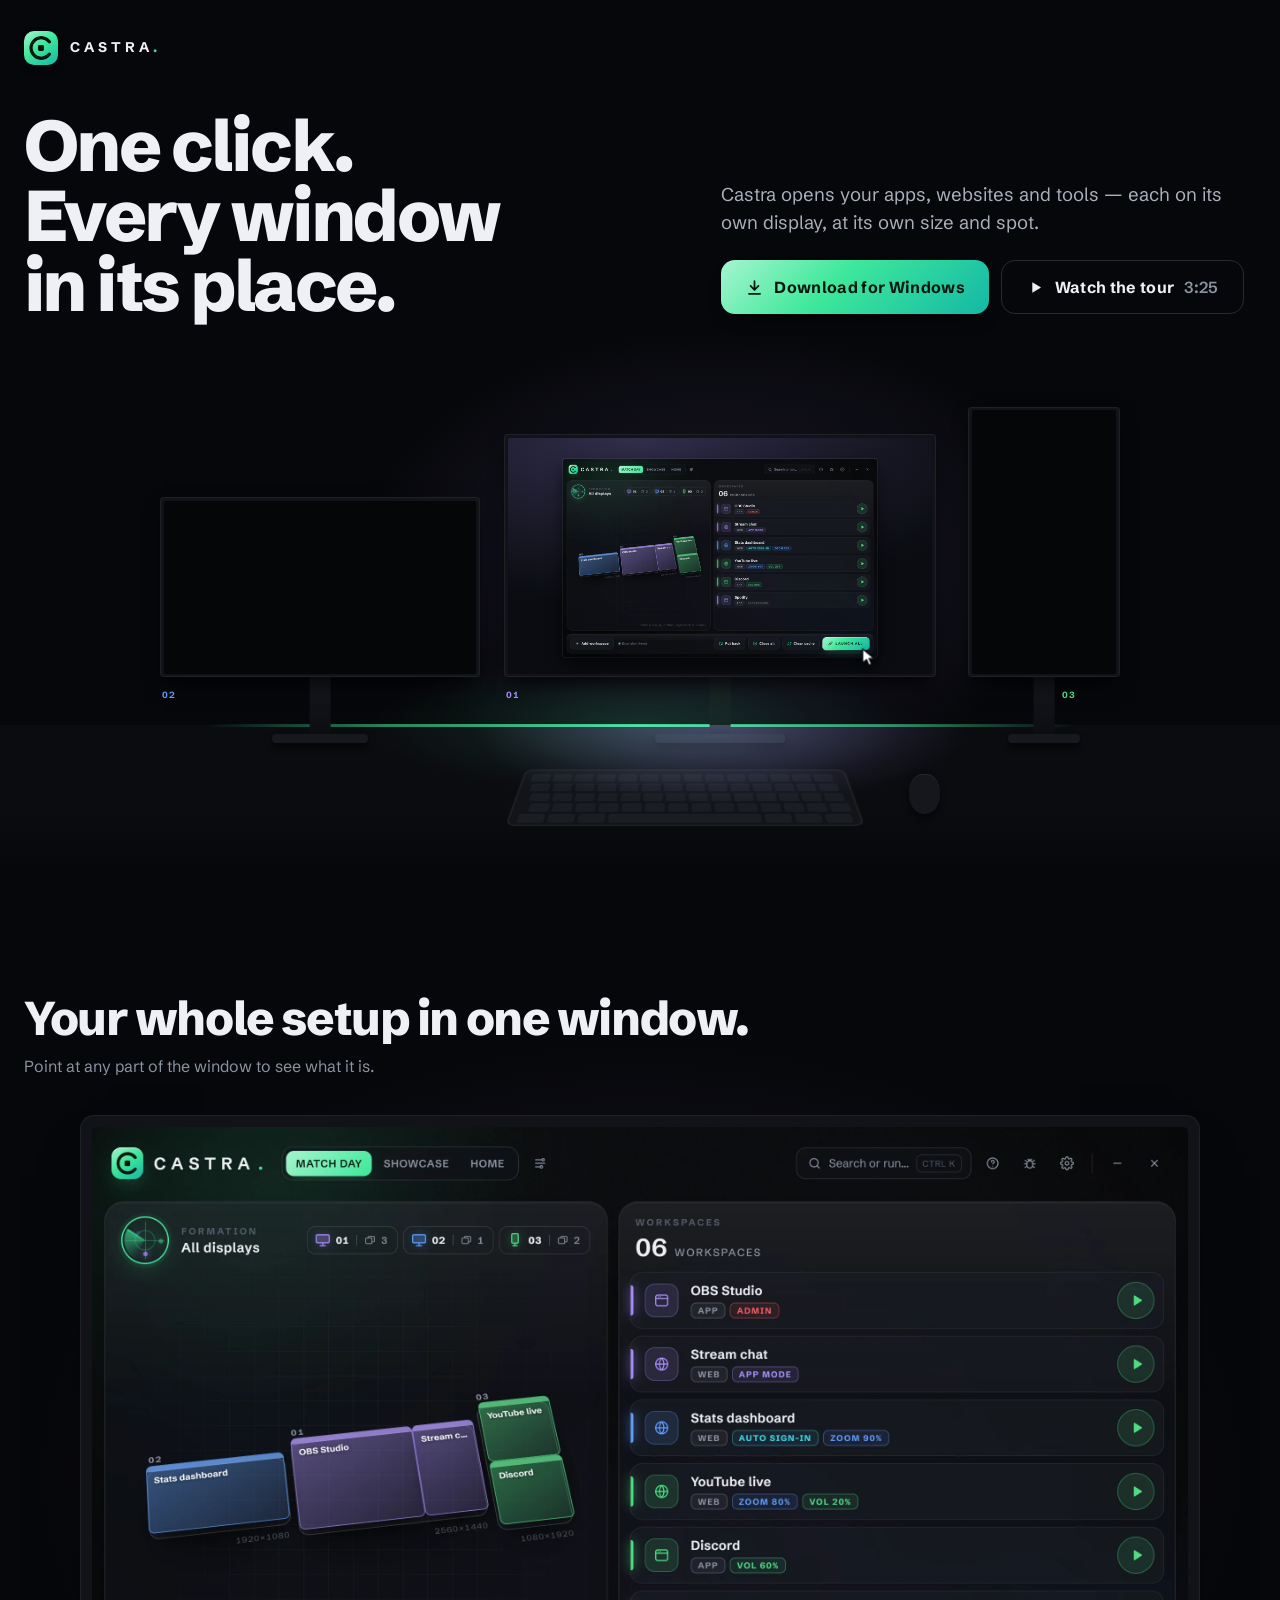
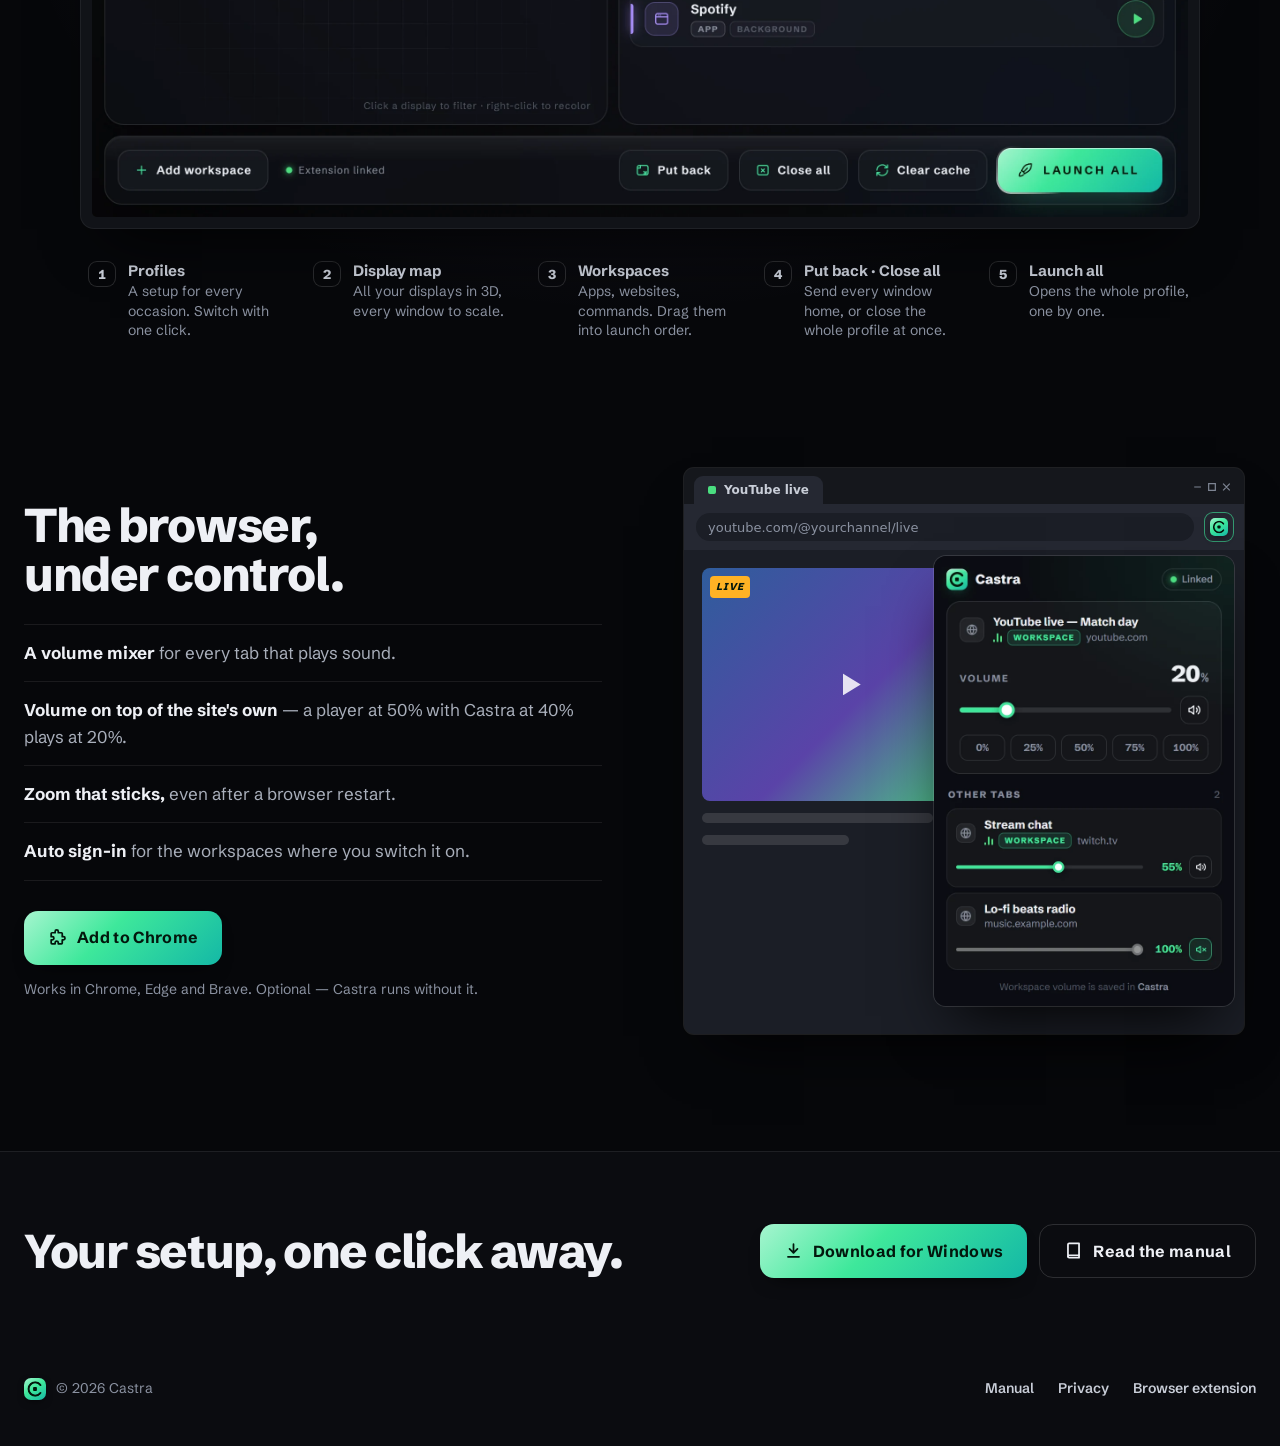
==== index.html @ 427c0aee "Castra website The landing page, manual, privacy and download pages for manualcockpitkiller.com.  Co" ====
<!doctype html>
<html lang="en">
<head>
<meta charset="utf-8">
<meta name="viewport" content="width=device-width,initial-scale=1,viewport-fit=cover">
<title>Castra — workspace launcher for Windows</title>
<meta name="description" content="Castra opens your apps, websites and tools — each on its own display, at its own size and spot. One click. Free for Windows 10 and 11.">
<meta name="theme-color" content="#06070a">
<meta property="og:type" content="website">
<meta property="og:title" content="Castra — one click, every window in its place">
<meta property="og:description" content="A workspace launcher for Windows: your apps and websites open on the right display, in the right spot. Free.">
<meta property="og:image" content="https://manualcockpitkiller.com/assets/og.png">
<meta name="twitter:card" content="summary_large_image">
<link rel="icon" href="assets/logo.svg" type="image/svg+xml">
<link rel="icon" href="assets/favicon.ico" sizes="any">
<link rel="preload" href="assets/SchibstedGrotesk.ttf" as="font" type="font/ttf" crossorigin>
<link rel="stylesheet" href="assets/site.css?v=11">
<script>document.documentElement.classList.add("js")</script>
</head>
<body>
<svg width="0" height="0" style="position:absolute" aria-hidden="true">
  <defs>
    <mask id="cMask" maskUnits="userSpaceOnUse" x="0" y="0" width="40" height="40">
      <path d="M29.9 12.5A12 12 0 1 0 29.9 27.5" fill="none" stroke="#fff" stroke-width="4.2" stroke-linecap="round"/>
    </mask>
    <symbol id="logo" viewBox="0 0 40 40">
      <path class="lg-t" d="M29.9 12.5A12 12 0 1 0 29.9 27.5"/>
      <path class="lg-r" mask="url(#cMask)" pathLength="100" d="M32 20A12 12 0 1 1 8 20A12 12 0 1 1 32 20"/>
      <rect class="lg-c" x="16.5" y="16.5" width="7" height="7" rx="1.6"/>
    </symbol>
    <symbol id="i-dl" viewBox="0 0 24 24"><path d="M12 4v11M7 10l5 5 5-5M5 20h14"/></symbol>
    <symbol id="i-play" viewBox="0 0 24 24"><path d="M8 5.5v13l11-6.5z" fill="currentColor" stroke="none"/></symbol>
    <symbol id="i-x" viewBox="0 0 24 24"><path d="M6 6l12 12M18 6 6 18"/></symbol>
    <symbol id="i-web" viewBox="0 0 24 24"><circle cx="12" cy="12" r="9"/><path d="M3 12h18M12 3a14 14 0 0 1 0 18M12 3a14 14 0 0 0 0 18"/></symbol>
    <symbol id="i-puzzle" viewBox="0 0 24 24"><path d="M9 4.5a2 2 0 0 1 4 0V6h4a1 1 0 0 1 1 1v4h1.5a2 2 0 0 1 0 4H18v4a1 1 0 0 1-1 1h-4v-1.5a2 2 0 0 0-4 0V20H5a1 1 0 0 1-1-1v-4h1.5a2 2 0 0 0 0-4H4V7a1 1 0 0 1 1-1h4z"/></symbol>
    <symbol id="i-book" viewBox="0 0 24 24"><path d="M5 4.5A1.5 1.5 0 0 1 6.5 3H19v15H6.5A1.5 1.5 0 0 0 5 19.5z"/><path d="M5 19.5A1.5 1.5 0 0 0 6.5 21H19v-3"/></symbol>
  </defs>
</svg>

<!-- the title, written on the wall above the desk -->
<header class="title wrap">
  <div class="brand"><span class="logo"><svg><use href="#logo"/></svg></span><span class="word">CASTRA<i>.</i></span></div>
  <h1>One click.<br>Every window<br>in its place.</h1>
  <div class="offer">
    <p class="lead">Castra opens your apps, websites and tools — each on its own display, at its own size and spot.</p>
    <div class="actions">
      <a class="btn primary dl" href="download/"><svg><use href="#i-dl"/></svg>Download for Windows</a>
      <a class="btn quiet watch" href="assets/tour.mp4"><svg><use href="#i-play"/></svg>Watch the tour <span class="len">3:25</span></a>
    </div>
  </div>
</header>

<!-- the desk: Castra on 01 presses LAUNCH ALL, the windows land one by one -->
<figure class="room" aria-labelledby="room-cap">
  <figcaption id="room-cap" class="vh">Example: three displays on a desk. Castra on display 01 presses Launch all and five windows open one by one: OBS Studio and Stream chat on 01, Stats dashboard on 02, YouTube live and Discord on 03. The example repeats every few seconds.</figcaption>
  <div class="rig" id="rig">
    <svg class="kbd" viewBox="0 0 400 120" aria-hidden="true"><rect class="kb" x="2" y="2" width="396" height="116" rx="10"/><g class="keys"></g></svg>
    <span class="mouse" aria-hidden="true"></span>
    <svg class="cur" id="cur" viewBox="0 0 26 26" aria-hidden="true"><path d="M3 2 L3 21 L8.2 16.4 L11.6 24 L15 22.5 L11.7 15.1 L18.5 15.1 Z" fill="#fff" stroke="#0b0d12" stroke-width="1.6" stroke-linejoin="round"/></svg>
  </div>
</figure>

<main>
<!-- the app itself: display 01 up close; point at a part and it is lit and named, as in the manual -->
<section class="app-close wrap" aria-labelledby="app-h">
  <h2 id="app-h">Your whole setup in one window.</h2>
  <p class="hint">Point at any part of the window to see what it is.</p>
  <div class="tour-app">
    <figure class="screen wide" style="--c:var(--violet)">
      <div class="glass" id="appShot">
        <img src="assets/castra-app.webp" width="2480" height="1560" loading="lazy" decoding="async"
          alt="The Castra app: profile tabs at the top, a 3D map of the displays on the left, the workspaces on the right, and Put back, Close all and Launch all at the bottom">
        <div class="focus" id="appFocus"></div>
        <div class="ftag" id="appTag" aria-hidden="true"><b></b><span></span></div>
      </div>
    </figure>
    <ol class="legend" id="appLegend">
      <li><button type="button" data-spot="profiles"><span class="num">1</span><span><b>Profiles</b><small>A setup for every occasion. Switch with one click.</small></span></button></li>
      <li><button type="button" data-spot="map"><span class="num">2</span><span><b>Display map</b><small>All your displays in 3D, every window to scale.</small></span></button></li>
      <li><button type="button" data-spot="list"><span class="num">3</span><span><b>Workspaces</b><small>Apps, websites, commands. Drag them into launch order.</small></span></button></li>
      <li><button type="button" data-spot="back"><span class="num">4</span><span><b>Put back · Close all</b><small>Send every window home, or close the whole profile at once.</small></span></button></li>
      <li><button type="button" data-spot="launch-all"><span class="num">5</span><span><b>Launch all</b><small>Opens the whole profile, one by one.</small></span></button></li>
    </ol>
  </div>
</section>
<!-- the browser extension: the browser up close, its mixer open (the same picture as in the manual) -->
<section class="ext wrap" aria-labelledby="ext-h">
  <div class="ext-copy">
    <h2 id="ext-h">The browser, under control.</h2>
    <ul class="ext-list">
      <li><b>A volume mixer</b> for every tab that plays sound.</li>
      <li><b>Volume on top of the site's own</b> — a player at 50% with Castra at 40% plays at 20%.</li>
      <li><b>Zoom that sticks,</b> even after a browser restart.</li>
      <li><b>Auto sign-in</b> for the workspaces where you switch it on.</li>
    </ul>
    <div class="actions">
      <a class="btn primary" href="https://chromewebstore.google.com/detail/bgficbafjifdhlidbehldcppljnfdbnh" target="_blank" rel="noopener"><svg><use href="#i-puzzle"/></svg>Add to Chrome</a>
    </div>
    <p class="note">Works in Chrome, Edge and Brave. Optional — Castra runs without it.</p>
  </div>
  <figure class="xb">
    <div class="xb-win" aria-hidden="true">
      <div class="xb-tabs"><span class="t"><i></i>YouTube live</span><svg viewBox="0 0 36 9"><path d="M2 4.5h6M15 1.5h6v6h-6zM28 1.5l6 6M34 1.5l-6 6"/></svg></div>
      <div class="xb-tool"><span class="url">youtube.com/@yourchannel/live</span><span class="ext-icon"><span class="logo"><svg><use href="#logo"/></svg></span></span></div>
      <div class="xb-page"><i class="video"></i><i class="ln"></i><i class="ln s"></i></div>
    </div>
    <img class="xb-popup" src="assets/popup.webp" width="680" height="1020" loading="lazy" decoding="async"
      alt="The Castra mixer in the browser toolbar: YouTube live — Match day at 20% volume, with Stream chat and a radio tab below">
  </figure>
</section>

<!-- the close, on the desk -->
<section class="close" aria-labelledby="close-h">
  <div class="wrap">
    <h2 id="close-h">Your setup, one click away.</h2>
    <div class="actions">
      <a class="btn primary dl" href="download/"><svg><use href="#i-dl"/></svg>Download for Windows</a>
      <a class="btn quiet" href="manual/"><svg><use href="#i-book"/></svg>Read the manual</a>
    </div>
  </div>
</section>
</main>

<footer>
  <div class="brand small"><span class="logo"><svg><use href="#logo"/></svg></span><span>© <span class="year">2026</span> Castra</span></div>
  <nav aria-label="More"><a href="manual/">Manual</a><a href="privacy/">Privacy</a><a href="https://chromewebstore.google.com/detail/bgficbafjifdhlidbehldcppljnfdbnh" target="_blank" rel="noopener">Browser extension</a></nav>
</footer>

<!-- the tour, opened by "Watch the tour" -->
<dialog class="tour" id="tour" aria-label="The Castra tour, 3 minutes 25 seconds">
  <button class="x" type="button" aria-label="Close the video"><svg><use href="#i-x"/></svg></button>
  <video controls preload="none" poster="assets/tour-poster.jpg" playsinline>
    <source src="assets/tour.mp4" type="video/mp4">
    <track kind="captions" src="assets/tour.vtt" srclang="en" label="English" default>
  </video>
</dialog>

<script src="assets/site.js?v=11"></script>
</body>
</html>
---- assets/site.css ----
/* Castra website — the landing page and the privacy page.
   The world: a battlestation at night. Matte black wall and desk, the displays are the only light,
   one mint LED line on the desk edge. Same tokens as the app, the extension and the manual. */
@font-face{font-family:"Schibsted Grotesk";src:url("SchibstedGrotesk.ttf") format("truetype");font-weight:400 900;font-display:swap}
:root{
  --bg:#06070a; --desk:#0b0c10; --bezel:#111318;
  --line:rgba(255,255,255,.08); --line-2:rgba(255,255,255,.14);
  --text:#eef0f5; --soft:#c9ced8; --muted:#8b92a1; --dim:#737a8a;
  --accent:#3ee89b; --mint:#a6f5cf; --teal:#14b8a6; --ink:#03170d;
  --blue:#5b9dff; --violet:#a78bfa; --green:#4ade80;
  --out:cubic-bezier(.16,1,.3,1);                         /* exponential ease-out */
  --max:1240px; --title-h:300px;
  color-scheme:dark;
}
*{box-sizing:border-box;margin:0;padding:0}
html{-webkit-text-size-adjust:100%;scrollbar-color:#262a33 var(--bg)}
html:has(dialog[open]){overflow:hidden}
body{background:var(--bg);color:var(--text);font:17px/1.55 "Schibsted Grotesk","Segoe UI",system-ui,sans-serif;
  -webkit-font-smoothing:antialiased;overflow-x:hidden;caret-color:var(--accent)}
img,video,svg{display:block;max-width:100%}
a{color:inherit;text-decoration:none}
button{font:inherit;color:inherit;background:none;border:0;cursor:pointer}
::selection{background:var(--accent);color:var(--ink)}
:focus-visible{outline:2px solid var(--accent);outline-offset:3px;border-radius:6px}
::-webkit-scrollbar{width:12px;height:12px}
::-webkit-scrollbar-track{background:var(--bg)}
::-webkit-scrollbar-thumb{background:#22252d;border:3px solid var(--bg);border-radius:8px}
::-webkit-scrollbar-thumb:hover{background:#2e323c}
.vh{position:absolute;width:1px;height:1px;overflow:hidden;clip-path:inset(50%);white-space:nowrap}

/* ── type ─────────────────────────────────────────────────── */
.wrap{width:min(var(--max),calc(100% - 48px));margin:0 auto}
h1{font-size:clamp(42px,5.6vw,84px);line-height:.98;letter-spacing:-.035em;font-weight:800;text-wrap:balance}
h2{font-size:clamp(32px,3.7vw,54px);line-height:1.02;letter-spacing:-.03em;font-weight:800;text-wrap:balance}
p{text-wrap:pretty}
br.sm{display:none}
.lead{color:#a9afbb;font-size:clamp(17px,1.45vw,20px);line-height:1.5}

/* ── logo: the app's "C"; a line runs round through the gate ── */
.logo{display:inline-block;flex:none;border-radius:28%;background:linear-gradient(145deg,var(--mint),var(--accent) 45%,var(--teal));
  box-shadow:0 3px 8px -3px rgba(0,0,0,.7)}
.logo svg{width:100%;height:100%;overflow:visible}
.lg-t{fill:none;stroke:#03170d;stroke-width:4.2;stroke-linecap:round;opacity:.16}
.lg-r{fill:none;stroke:#03170d;stroke-width:4.2;stroke-linecap:round;stroke-dasharray:100 100;animation:cRun 13s linear infinite}
.lg-c{fill:#03170d}
@keyframes cRun{0%{stroke-dashoffset:100}23.08%,76.92%{stroke-dashoffset:0}100%{stroke-dashoffset:-100}}
.brand{display:inline-flex;align-items:center;gap:12px}
.brand .logo{width:34px;height:34px;border-radius:10px}
.word{font-size:14px;font-weight:700;letter-spacing:.28em;white-space:nowrap}
.word i{font-style:normal;color:var(--accent);letter-spacing:0}

/* ── buttons ──────────────────────────────────────────────── */
.btn{display:inline-flex;align-items:center;justify-content:center;gap:10px;height:54px;padding:0 24px;border-radius:14px;
  font-size:16px;font-weight:700;letter-spacing:.02em;white-space:nowrap;transition:transform .5s var(--out),box-shadow .5s var(--out),border-color .3s,background-color .3s}
.btn svg{width:19px;height:19px;fill:none;stroke:currentColor;stroke-width:2.2;stroke-linecap:round;stroke-linejoin:round;flex:none}
.btn.primary{color:var(--ink);background:linear-gradient(135deg,var(--mint),var(--accent) 42%,var(--teal));
  box-shadow:0 10px 20px -12px rgba(0,0,0,.9)}
.btn.primary:hover{transform:translateY(-2px);box-shadow:0 16px 28px -14px rgba(0,0,0,.95)}
.btn.primary:active{transform:translateY(0);transition-duration:.1s}
.btn.quiet{border:1px solid var(--line-2);color:var(--text)}
.btn.quiet:hover{border-color:rgba(255,255,255,.3);background-color:rgba(255,255,255,.03)}
.btn .len{color:var(--muted);font-weight:600}

/* ── title: on the wall above the desk ────────────────────── */
.title{display:grid;grid-template-columns:minmax(0,1.2fr) minmax(0,1fr);column-gap:56px;align-items:end;
  padding:clamp(22px,3.4vh,40px) 0 clamp(20px,3.2vh,36px)}
.title .brand{grid-column:1/-1;margin-bottom:clamp(26px,5vh,58px)}
.title .offer{max-width:560px;justify-self:end;padding-bottom:6px}
.actions{display:flex;flex-wrap:wrap;gap:12px;margin-top:24px}

/* ── the room: wall, desk, one mint LED line where they meet ─ */
.room{--desk-y:71.2%;position:relative;overflow-x:clip;overflow-y:visible;     /* the light may reach the wall above */
  height:min(calc((100vw - var(--sbw,0px)) / 2.4242),max(320px,calc(100svh - var(--title-h))));
  background:linear-gradient(var(--bg) var(--desk-y),var(--desk) var(--desk-y),var(--desk) calc(100% - 72px),var(--bg))}   /* the desk's front falls into the dark */
.room::before{content:"";position:absolute;left:0;right:0;top:var(--desk-y);height:3px;margin-top:-1.5px;z-index:1;filter:blur(.6px);   /* the LED strip, */
  background:linear-gradient(90deg,transparent 16%,rgba(62,232,155,.55) 30%,rgba(62,232,155,.9) 50%,rgba(62,232,155,.55) 70%,transparent 84%)}
.room::after{content:"";position:absolute;left:0;right:0;top:var(--desk-y);height:160px;margin-top:-100px;z-index:2;pointer-events:none;mix-blend-mode:screen;
  background:radial-gradient(ellipse 30% 62.5% at 50% 62.5%,rgba(62,232,155,.16),rgba(62,232,155,.05) 45%,transparent 70%)}   /* its light: up the wall, a little onto the desk */
.rig{position:relative;height:100%;aspect-ratio:160/66;max-width:100%;margin:0 auto;--u:9px;user-select:none}
.rig > *{position:absolute}

/* displays: off until a window lands; then each lights its patch of desk and wall */
.wash,.pool{pointer-events:none;opacity:0;transition:opacity 1.4s var(--out)}
.wash{background:radial-gradient(closest-side,color-mix(in srgb,var(--c) 15%,transparent),transparent)}
.pool{background:radial-gradient(ellipse 50% 100% at 50% 0,color-mix(in srgb,var(--c) 30%,transparent),transparent 72%);z-index:4;
  mix-blend-mode:screen}                                    /* the light falls on the stands, the keyboard and the mouse too */
.lit .wash,.lit .pool,.wash.lit,.pool.lit{opacity:1}
.mon{border-radius:calc(var(--u)*.5);background:var(--bezel);z-index:3;
  box-shadow:inset 0 0 0 1px rgba(255,255,255,.06),0 calc(var(--u)*1.2) calc(var(--u)*2.4) calc(var(--u)*-.6) rgba(0,0,0,.8)}
.mon .scr{position:absolute;inset:calc(var(--u)*.45);border-radius:calc(var(--u)*.2);overflow:hidden;background:#050608;transition:background-color .3s}
.mon .scr::before{content:"";position:absolute;inset:0;opacity:0;transition:opacity .35s steps(2,end);
  background:radial-gradient(130% 100% at 30% 0,color-mix(in srgb,var(--c) 22%,#10131a),#0a0c11 70%)}
.mon.on .scr::before{opacity:1}
.neck{width:calc(var(--u)*2.6);background:linear-gradient(#16181e,#0c0d11);z-index:2;transform:translateX(-50%)}
.base{height:calc(var(--u)*1.1);border-radius:calc(var(--u)*.5);background:#16181e;z-index:2;transform:translateX(-50%);
  box-shadow:0 calc(var(--u)*.5) calc(var(--u)*.9) rgba(0,0,0,.7)}
.chip{display:flex;gap:calc(var(--u)*.7);align-items:center;font-size:max(9px,calc(var(--u)*1.05));font-weight:700;letter-spacing:.12em;
  color:var(--dim);white-space:nowrap;font-variant-numeric:tabular-nums;z-index:3}
.chip b{color:var(--c)}

/* Castra itself, on 01 — the real app; the pointer presses its LAUNCH ALL */
.app{position:absolute;left:13%;top:9%;width:74%;z-index:1;border-radius:calc(var(--u)*.35);overflow:hidden;
  box-shadow:0 calc(var(--u)*.8) calc(var(--u)*2) rgba(0,0,0,.6),0 0 0 1px rgba(255,255,255,.08)}
.app img{width:100%;height:auto}
.hit{position:absolute;left:82.6%;top:89.6%;width:15.1%;height:6.9%;border-radius:calc(var(--u)*.3)}
.hit::after{content:"";position:absolute;inset:-3px;border-radius:inherit;border:2px solid var(--mint);opacity:0}
.hit.pressed::after{animation:press .6s var(--out)}
@keyframes press{from{opacity:1;transform:scale(1)}to{opacity:0;transform:scale(1.35)}}

/* the windows: fixed slots on their displays */
.win{position:absolute;border-radius:calc(var(--u)*.3);overflow:hidden;background:#1b1e26;opacity:0;z-index:2;
  box-shadow:0 0 0 1px rgba(255,255,255,.1),0 calc(var(--u)*.9) calc(var(--u)*1.8) calc(var(--u)*-.5) rgba(0,0,0,.85);transition:filter 1.4s var(--out)}
.win.on{opacity:1}
.win.fresh{filter:brightness(1.22) saturate(1.12);transition-duration:.15s}
.win .tb{height:calc(var(--u)*1.5);display:flex;align-items:center;gap:calc(var(--u)*.5);padding:0 calc(var(--u)*.6);background:#252832;
  font:600 calc(var(--u)*.8)/1 "Segoe UI",system-ui,sans-serif;color:#c9ced8;white-space:nowrap;overflow:hidden}
.win .tb i{width:calc(var(--u)*.7);height:calc(var(--u)*.7);border-radius:2px;background:var(--c);flex:none}
.win .tb span{flex:1;overflow:hidden;text-overflow:ellipsis}
.win .tb svg{width:calc(var(--u)*3.4);height:calc(var(--u)*.9);flex:none;fill:none;stroke:#7d8492;stroke-width:1.1}
.win .bd{position:absolute;left:0;right:0;top:calc(var(--u)*1.5);bottom:0;overflow:hidden}
.win .bk{position:absolute;border-radius:calc(var(--u)*.3)}
.win .ln{position:absolute;height:calc(var(--u)*.42);border-radius:9px;background:rgba(255,255,255,.2)}

/* the parts list, written on the wall: numbered tags with hairline leaders */
.tag{display:flex;align-items:center;gap:calc(var(--u)*.6);padding:calc(var(--u)*.35) calc(var(--u)*.8) calc(var(--u)*.35) calc(var(--u)*.4);
  border-radius:calc(var(--u)*.5);background:#0d0f14;box-shadow:inset 0 0 0 1px var(--line-2);z-index:5;
  font-size:max(10px,calc(var(--u)*1.1));font-weight:700;letter-spacing:.06em;color:var(--soft);white-space:nowrap;
  opacity:0;translate:0 4px;transition:opacity .5s var(--out),translate .7s var(--out)}
.tag b{min-width:1.6em;height:1.6em;border-radius:.4em;display:grid;place-items:center;background:var(--c);color:var(--ink);font-variant-numeric:tabular-nums}
.lead-line{background:rgba(238,240,245,.35);z-index:4;opacity:0;transition:opacity .5s var(--out)}
.tag.show,.lead-line.show{opacity:1;translate:0 0}

/* on the desk */
.kbd{left:41%;top:79.5%;width:25%;transform:perspective(700px) rotateX(58deg);transform-origin:50% 0;z-index:2}
.kbd .kb{fill:#121419;stroke:rgba(255,255,255,.07);stroke-width:2}
.kbd .keys rect{fill:#1a1d23}
.mouse{left:71%;top:80.5%;width:2.4%;height:7.5%;border-radius:45% 45% 48% 48%;background:#15171c;z-index:2;
  box-shadow:inset 0 1px 0 rgba(255,255,255,.07),0 calc(var(--u)*.4) calc(var(--u)*.8) rgba(0,0,0,.6)}
.cur{left:0;top:0;width:max(16px,calc(var(--u)*2.4));height:auto;aspect-ratio:1;z-index:8;pointer-events:none;opacity:0;
  filter:drop-shadow(0 2px 3px rgba(0,0,0,.6))}
.rip{position:absolute;z-index:7;width:calc(var(--u)*5);height:calc(var(--u)*5);margin:calc(var(--u)*-2.5) 0 0 calc(var(--u)*-2.5);border-radius:50%;
  border:2px solid var(--mint);pointer-events:none;animation:rip .7s var(--out) forwards}
@keyframes rip{from{transform:scale(.3);opacity:1}to{transform:scale(1.4);opacity:0}}

/* ── the app up close: display 01; point at a part and it is lit and named (as in the manual) ── */
.app-close{padding-top:clamp(96px,13vh,150px)}
.app-close h2{margin-bottom:12px}
.app-close .hint{color:var(--muted);font-size:16px;margin-bottom:36px}
.screen.wide{display:block;width:100%;max-width:1120px;aspect-ratio:auto;margin:0 auto;padding:12px}
.screen.wide::before{inset:-12% -6%}
.glass{position:relative;border-radius:5px;overflow:hidden}
.glass img{display:block;width:100%;height:auto}
.focus{position:absolute;border-radius:10px;pointer-events:none;opacity:0;outline:2px solid var(--accent);
  box-shadow:0 0 0 9999px rgba(3,4,6,.6);
  transition:opacity .4s var(--out),left .5s var(--out),top .5s var(--out),width .5s var(--out),height .5s var(--out)}
.focus.on{opacity:1}
.zone{position:absolute;z-index:2;border-radius:10px;cursor:pointer}
.ftag{position:absolute;z-index:4;left:0;top:0;display:flex;align-items:center;gap:8px;padding:5px 12px 5px 5px;border-radius:10px;
  white-space:nowrap;font-size:13px;font-weight:700;letter-spacing:.02em;color:var(--text);pointer-events:none;
  background:#0d0f14;box-shadow:inset 0 0 0 1px var(--line-2),0 12px 24px -10px rgba(0,0,0,.9);
  opacity:0;transition:opacity .3s var(--out),left .5s var(--out),top .5s var(--out)}
.ftag.on{opacity:1}
.ftag b{min-width:22px;height:22px;padding:0 5px;border-radius:6px;display:grid;place-items:center;font-size:12px;font-weight:800;
  color:var(--ink);background:var(--accent);font-variant-numeric:tabular-nums}
.jump{transition:opacity .3s var(--out)!important}
.legend{list-style:none;display:grid;grid-template-columns:repeat(5,minmax(0,1fr));gap:6px;max-width:1120px;margin:22px auto 0}
.legend button{width:100%;height:100%;display:grid;grid-template-columns:28px minmax(0,1fr);column-gap:12px;align-items:start;text-align:left;
  padding:10px 10px 10px 8px;border-radius:10px;transition:background-color .3s}
.legend button:hover,.legend button.on{background-color:rgba(255,255,255,.035)}
.legend b{display:block;font-size:15px;line-height:1.3;color:var(--soft);transition:color .3s}
.legend button.on b{color:var(--text)}
.legend small{display:block;margin-top:2px;font-size:14px;line-height:1.4;color:var(--muted);text-wrap:pretty}
.num{width:28px;height:26px;flex:none;border-radius:9px;display:grid;place-items:center;font-size:13px;font-weight:800;color:var(--soft);
  font-variant-numeric:tabular-nums;box-shadow:inset 0 0 0 1px var(--line-2);transition:background-color .3s,color .3s,box-shadow .3s}
.on > .num{background:var(--accent);color:var(--ink);box-shadow:none}               /* outlined; only what is lit is filled */

/* ── the browser extension: display 03 up close, its mixer open ── */
main{overflow-x:clip}                                   /* the displays' wall light may reach the page edge, never past it */
.ext{display:grid;grid-template-columns:minmax(0,1fr) minmax(0,1fr);gap:64px;align-items:center;padding-top:clamp(96px,13vh,150px)}
.ext-copy h2{margin-bottom:26px}
.ext-list{list-style:none;border-top:1px solid var(--line);margin-bottom:30px;max-width:34em}
.ext-list li{padding:15px 0;border-bottom:1px solid var(--line);color:#a9afbb;font-size:17px;text-wrap:pretty}
.ext-list b{color:var(--text);font-weight:700}
.ext .note{margin-top:14px;font-size:14px;color:var(--muted)}
.screen{position:relative;border-radius:14px;background:var(--bezel);
  box-shadow:inset 0 0 0 1px rgba(255,255,255,.06),0 30px 60px -30px rgba(0,0,0,.95)}           /* a display, seen up close */
.screen::before{content:"";position:absolute;z-index:-1;pointer-events:none;
  background:radial-gradient(closest-side,color-mix(in srgb,var(--c) 13%,transparent),transparent)}   /* its light on the wall */
.xb{position:relative;container-type:inline-size;width:100%;max-width:560px;justify-self:center}
.xb-win{border-radius:10px;overflow:hidden;background:#1b1e26;box-shadow:0 0 0 1px rgba(255,255,255,.1),0 30px 60px -28px rgba(0,0,0,.95)}
.xb-tabs{display:flex;align-items:flex-end;padding:8px 10px 0;background:#15171c}
.xb-tabs .t{display:flex;align-items:center;gap:8px;height:28px;padding:0 14px;border-radius:9px 9px 0 0;background:#252832;
  font:600 12px/1 "Segoe UI",system-ui,sans-serif;color:var(--soft);white-space:nowrap}
.xb-tabs .t i{width:8px;height:8px;border-radius:2px;background:var(--green)}
.xb-tabs svg{width:40px;height:10px;margin:0 2px 12px auto;fill:none;stroke:#7d8492;stroke-width:1.1}
.xb-tool{display:flex;align-items:center;gap:10px;padding:8px 10px 8px 12px;background:#252832}
.xb-tool .url{flex:1;min-width:0;height:28px;display:flex;align-items:center;padding:0 12px;border-radius:14px;background:#1b1e26;
  font:500 13px/1 "Segoe UI",system-ui,sans-serif;color:var(--muted);white-space:nowrap;overflow:hidden;text-overflow:ellipsis}
.ext-icon{width:30px;height:30px;flex:none;border-radius:9px;display:grid;place-items:center;box-shadow:inset 0 0 0 1px rgba(62,232,155,.6)}
.ext-icon .logo{width:18px;height:18px;border-radius:5px}
.xb-page{height:calc(min(300px,58cqw) * 1.5 + 34px);padding:18px;display:flex;flex-direction:column;gap:12px}
.xb-page .video{position:relative;width:56%;height:52%;border-radius:8px;background:linear-gradient(135deg,#2f5d9c,#5a43a8 55%,var(--green))}
.xb-page .video::before{content:"LIVE";position:absolute;left:8px;top:8px;padding:3px 6px;border-radius:4px;background:#ffb224;color:var(--ink);
  font-size:10px;font-weight:800;letter-spacing:.1em}
.xb-page .video::after{content:"";position:absolute;left:50%;top:50%;width:18px;height:22px;margin:-11px 0 0 -6px;
  background:rgba(255,255,255,.85);clip-path:polygon(0 0,100% 50%,0 100%)}          /* the play mark */
.xb-page .ln{height:10px;width:44%;border-radius:5px;background:rgba(255,255,255,.12)}
.xb-page .ln.s{width:28%}
.xb-popup{position:absolute;right:10px;top:88px;width:min(300px,58cqw);height:auto;border-radius:12px;
  box-shadow:0 0 0 1px rgba(255,255,255,.12),0 30px 60px -20px rgba(0,0,0,.95)}       /* the real mixer, hanging from the Castra icon */

/* ── close: on the desk ───────────────────────────────────── */
.close{margin-top:clamp(96px,13vh,150px);padding:72px 24px 64px;position:relative;background:var(--desk);border-top:1px solid var(--line)}
.close .wrap{width:min(var(--max),100%);display:flex;flex-wrap:wrap;align-items:center;justify-content:space-between;gap:28px 56px}
.close .actions{margin-top:0}

footer{display:flex;flex-wrap:wrap;justify-content:space-between;align-items:center;gap:16px 32px;color:var(--muted);font-size:14px;
  background:var(--desk);padding:30px max(24px,calc((100% - var(--max)) / 2)) 40px}
footer.edge{border-top:1px solid var(--line)}
footer .brand.small{gap:10px}
footer .brand.small .logo{width:22px;height:22px;border-radius:7px}
footer nav{display:flex;flex-wrap:wrap;gap:4px 24px}
footer nav a{padding:6px 0;font-weight:600;color:var(--soft);text-decoration:underline;text-decoration-color:transparent;text-underline-offset:4px;transition:text-decoration-color .3s}
footer nav a:hover{text-decoration-color:var(--accent)}

/* ── the tour video, over the page ────────────────────────── */
.tour{margin:auto;padding:0;border:0;background:none;color:var(--text);overflow:visible;max-width:none;max-height:none;
  width:min(1120px,calc(100vw - 32px),(100vh - 150px) * 1.778)}
.tour::backdrop{background:rgba(3,4,6,.92)}
.tour[open]{animation:pop .5s var(--out)}
.tour[open]::backdrop{animation:fade .3s ease}
@keyframes pop{from{opacity:0;transform:scale(.96)}}
@keyframes fade{from{opacity:0}}
.tour video{width:100%;aspect-ratio:16/9;border-radius:14px;background:#000;box-shadow:0 30px 80px -30px #000,0 0 0 1px var(--line-2)}
.tour .x{position:absolute;right:0;bottom:calc(100% + 12px);width:44px;height:44px;border-radius:12px;display:grid;place-items:center;
  background:#0d0f14;box-shadow:inset 0 0 0 1px var(--line-2);transition:box-shadow .3s}
.tour .x:hover{box-shadow:inset 0 0 0 1px rgba(255,255,255,.35)}
.tour .x svg{width:20px;height:20px;fill:none;stroke:currentColor;stroke-width:2.2;stroke-linecap:round}

/* ── a text page (privacy) ────────────────────────────────── */
.top{padding:clamp(22px,3.4vh,40px) 0 0}
.top .brand:hover .word{color:#fff}
.prose{max-width:700px;padding:clamp(48px,9vh,96px) 0 clamp(72px,10vh,120px)}
.prose h1{font-size:clamp(38px,5vw,60px);margin-bottom:20px}
.prose h2{font-size:22px;letter-spacing:-.01em;margin:40px 0 10px}
.prose p,.prose li{color:#a9afbb;font-size:17px;line-height:1.65}
.prose ul{padding-left:20px;display:flex;flex-direction:column;gap:8px;margin-top:8px}
.prose li::marker{color:var(--accent)}
.prose b{color:var(--text)}
.prose .date{margin-top:32px;color:var(--muted);font-size:14px}
body:has(.dl-page){min-height:100svh;display:flex;flex-direction:column}   /* the download page: the footer meets the bottom edge */
.dl-page{flex:1;width:min(700px,calc(100% - 48px))}
.dl-page .ext-line{margin-top:28px;font-size:15px;color:var(--muted)}
.dl-page .ext-line a{color:var(--text);font-weight:700;text-decoration:underline;text-decoration-thickness:1px;text-decoration-color:rgba(62,232,155,.7);text-underline-offset:4px}
code{font-family:ui-monospace,"Cascadia Mono",Consolas,monospace;font-size:14px;padding:2px 6px;border-radius:6px;background:rgba(255,255,255,.06);box-shadow:inset 0 0 0 1px var(--line)}

/* ── smaller screens ──────────────────────────────────────── */
@media (max-width:1060px){
  .legend{grid-template-columns:repeat(3,minmax(0,1fr))}
  .title{grid-template-columns:minmax(0,1fr)}
  .title .offer{justify-self:start;margin-top:22px}
}
@media (max-width:860px){
  .legend{grid-template-columns:repeat(2,minmax(0,1fr))}
  .ext{grid-template-columns:minmax(0,1fr);gap:56px}
}
@media (max-width:640px){
  .wrap{width:calc(100% - 40px)}
  .room{height:calc((100vw - var(--sbw,0px)) * 1.21 / 2.4242)}
  .rig{width:121%;max-width:none;height:auto;margin-left:-10.5%}
  .tag,.lead-line{display:none}                           /* too small to read at this size */
  .legend{grid-template-columns:minmax(0,1fr);gap:2px}
  .screen.wide{padding:6px;border-radius:10px}
  .tour-app .screen{position:sticky;top:10px;z-index:3}      /* the picture stays in view while you go down the list */
  .actions{flex-direction:column;align-items:stretch}
  .btn{width:100%}
  .close .wrap{display:block}
  .close .actions{margin-top:26px}
  footer{flex-direction:column;align-items:flex-start}
}
@media (prefers-reduced-motion:reduce){
  *,*::before,*::after{animation:none!important;transition:none!important}
  .lg-r{stroke-dashoffset:0}
}
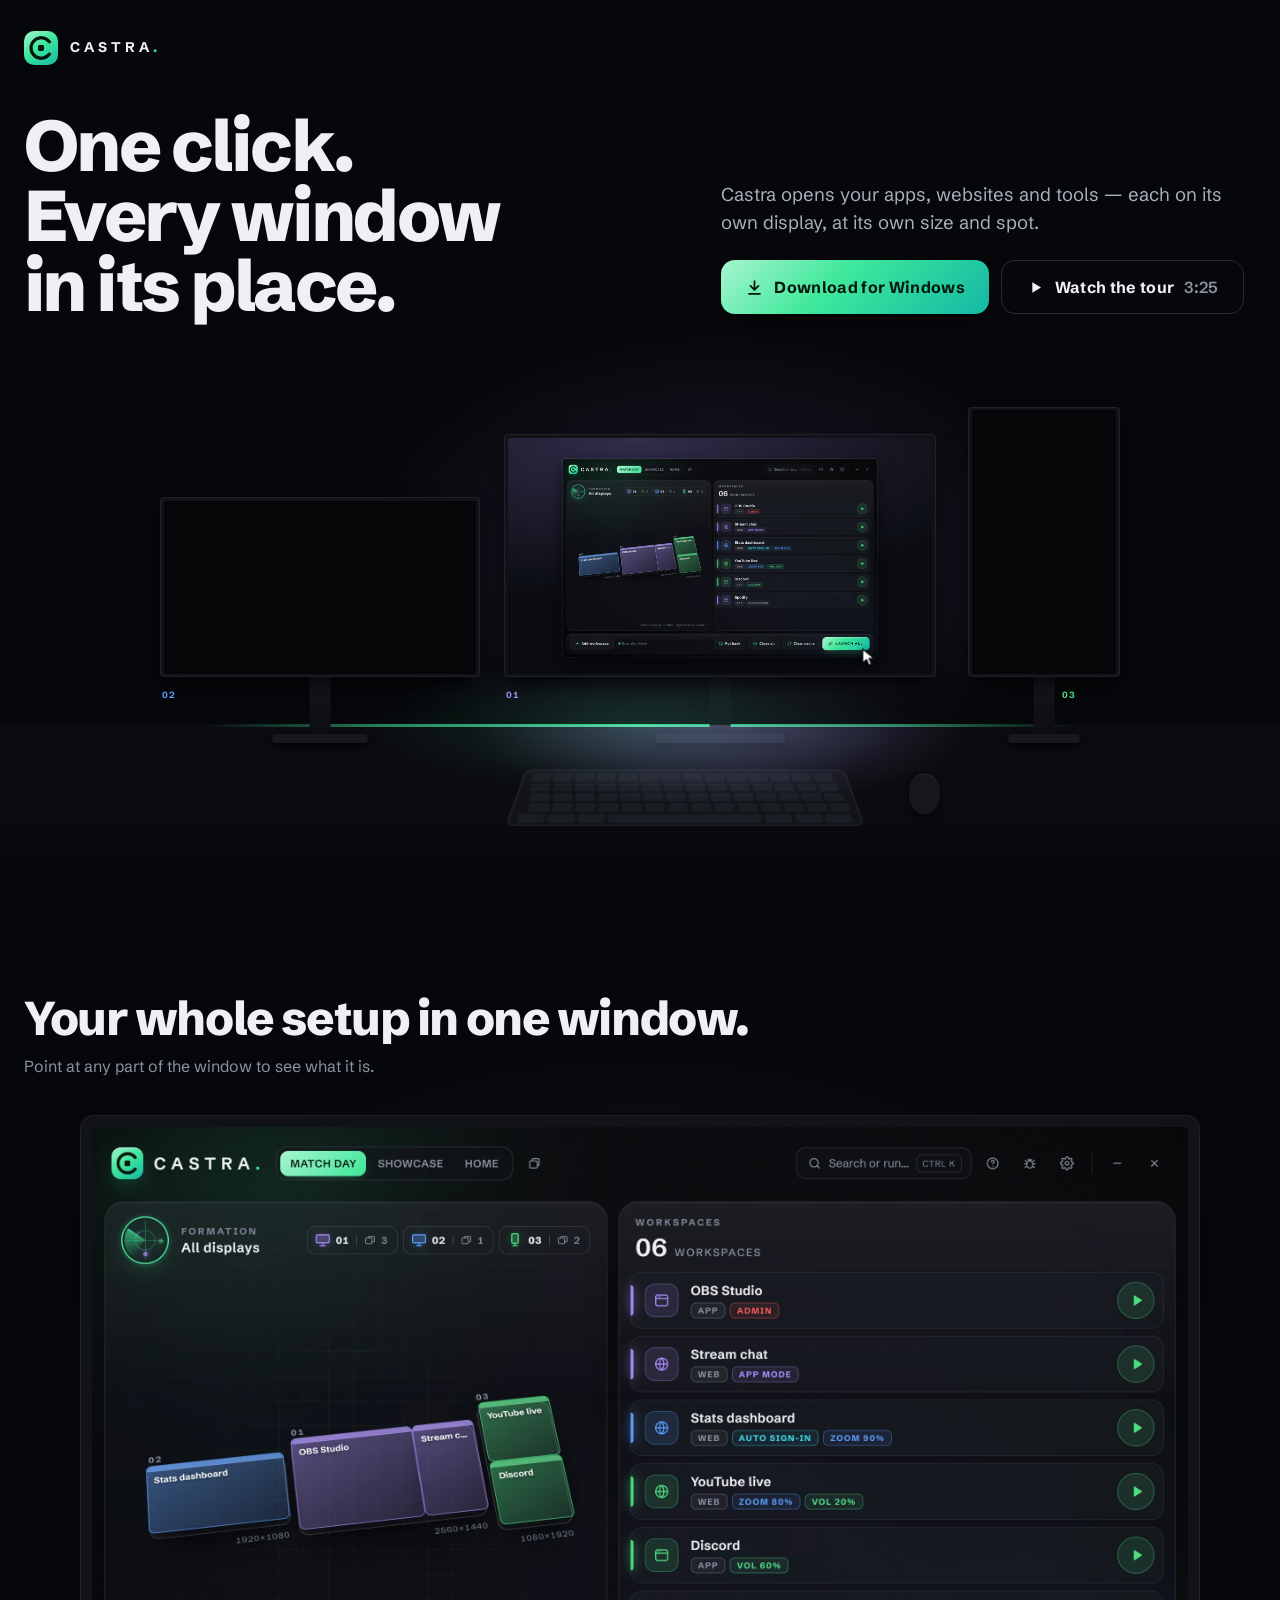
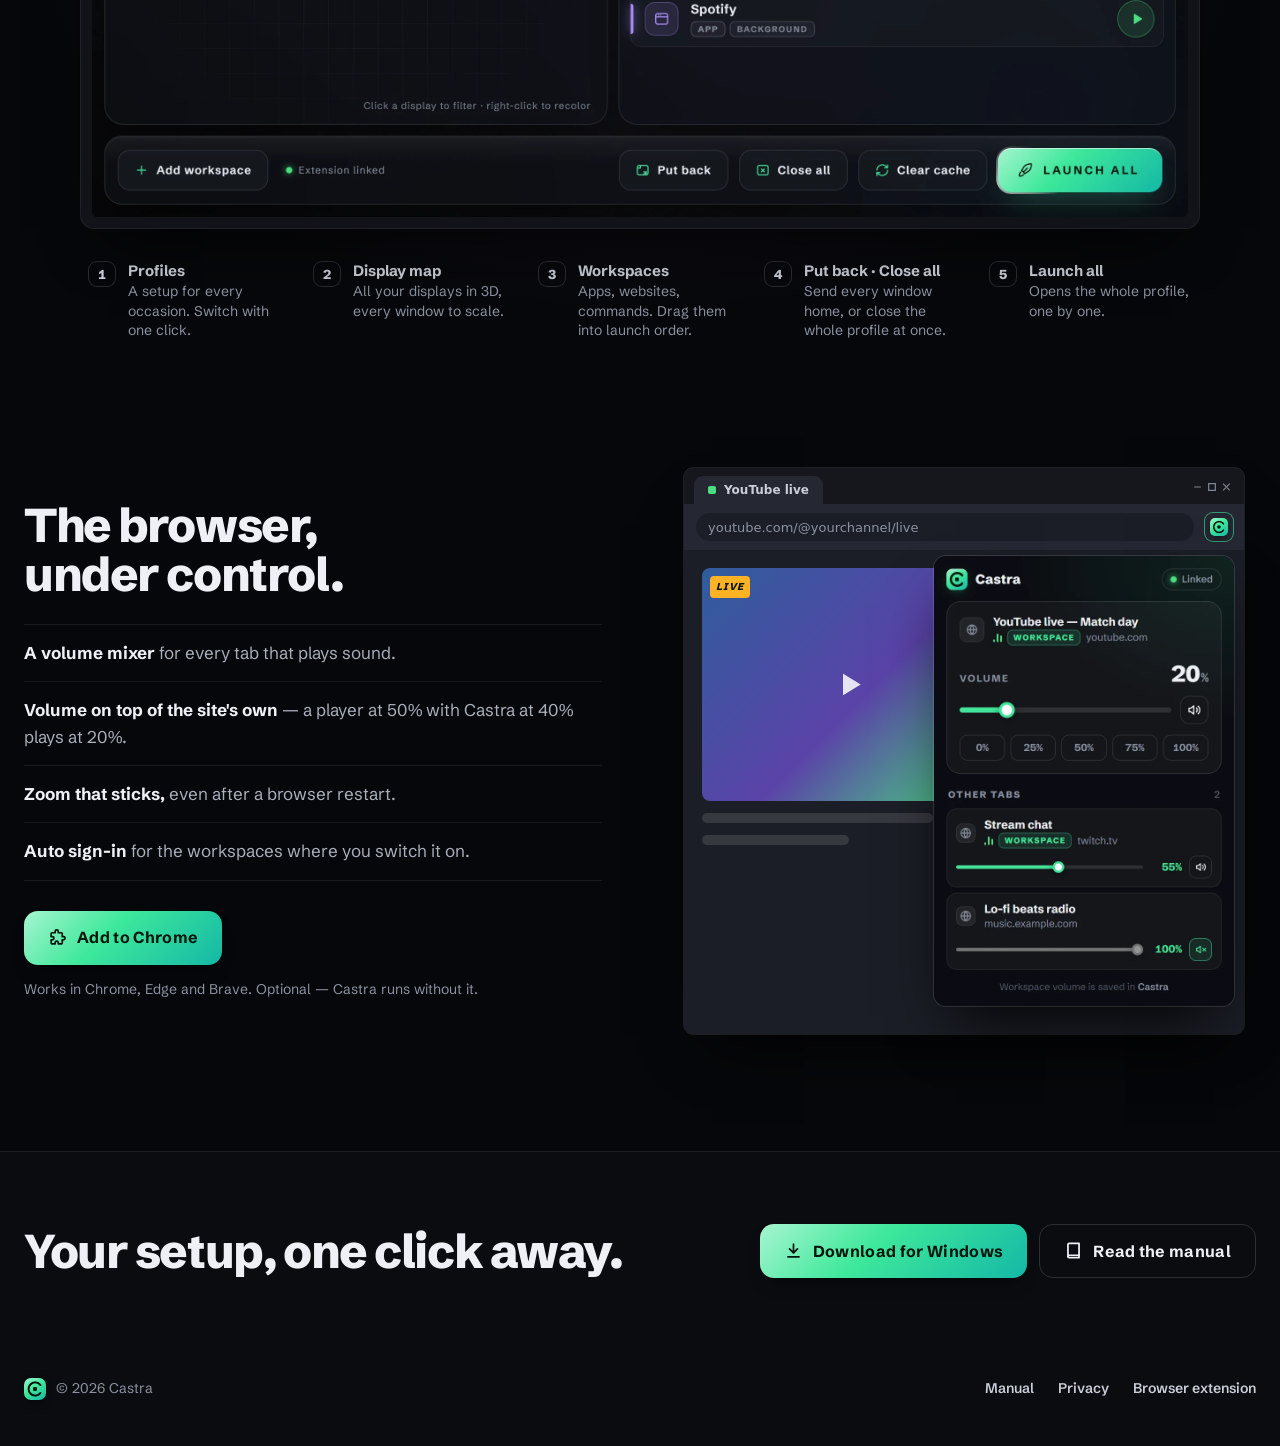
==== commit 343f0efb: "Manual and landing picture for 2.0.3" ====
--- a/index.html
+++ b/index.html
@@ -9,7 +9,7 @@
 <meta property="og:type" content="website">
 <meta property="og:title" content="Castra — one click, every window in its place">
 <meta property="og:description" content="A workspace launcher for Windows: your apps and websites open on the right display, in the right spot. Free.">
-<meta property="og:image" content="https://manualcockpitkiller.com/assets/og.png">
+<meta property="og:image" content="https://castra.cc/assets/og.png">
 <meta name="twitter:card" content="summary_large_image">
 <link rel="icon" href="assets/logo.svg" type="image/svg+xml">
 <link rel="icon" href="assets/favicon.ico" sizes="any">
@@ -129,12 +129,12 @@
 <!-- the tour, opened by "Watch the tour" -->
 <dialog class="tour" id="tour" aria-label="The Castra tour, 3 minutes 25 seconds">
   <button class="x" type="button" aria-label="Close the video"><svg><use href="#i-x"/></svg></button>
-  <video controls preload="none" poster="assets/tour-poster.jpg" playsinline>
+  <video controls preload="none" data-poster="assets/tour-poster.jpg" playsinline>
     <source src="assets/tour.mp4" type="video/mp4">
     <track kind="captions" src="assets/tour.vtt" srclang="en" label="English" default>
   </video>
 </dialog>
 
-<script src="assets/site.js?v=11"></script>
+<script src="assets/site.js?v=13"></script>
 </body>
 </html>
